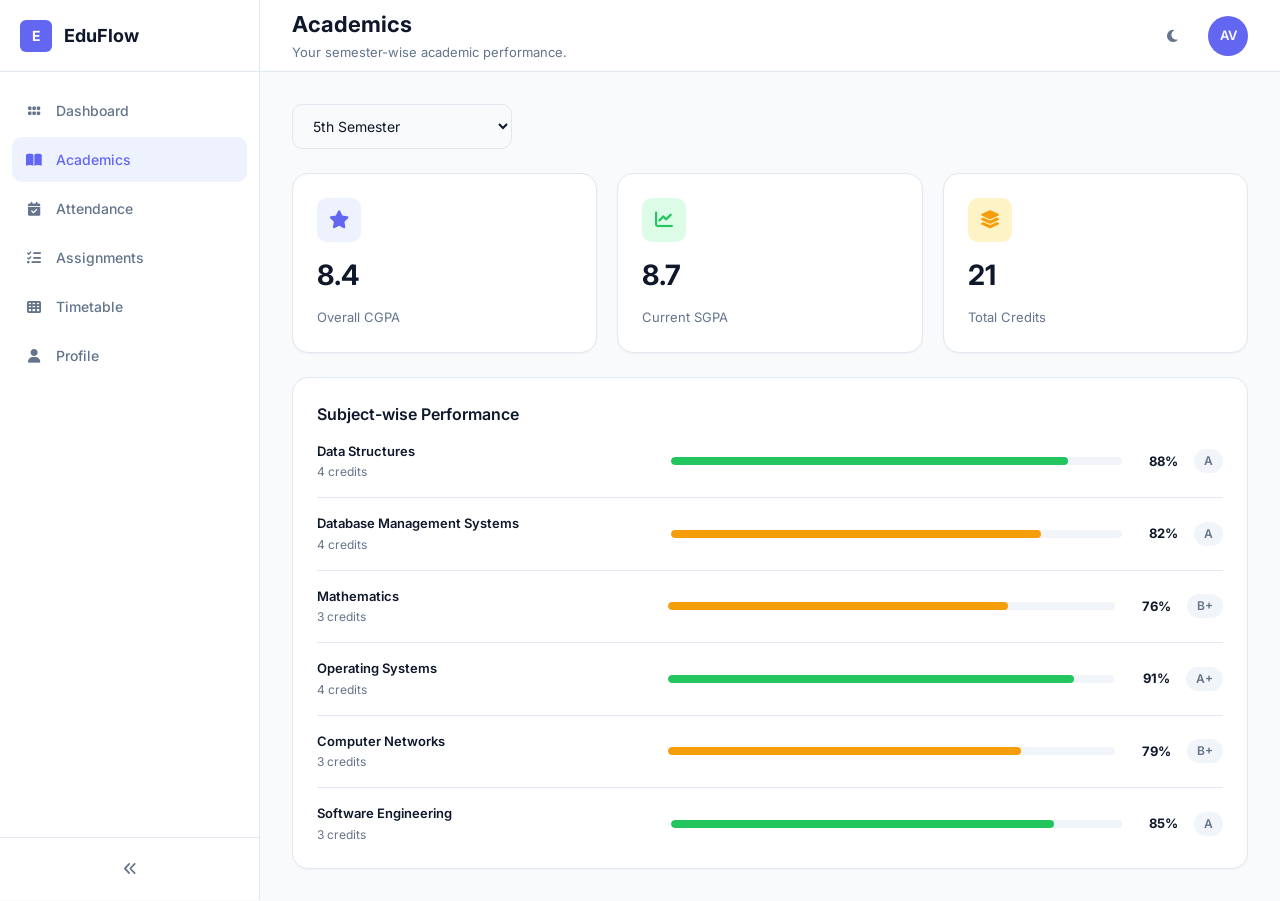
==== pages/academics.html @ 21b94538 "feat: add academics and attendance pages" ====
<!DOCTYPE html>
<html lang="en">
<head>
  <meta charset="UTF-8" />
  <meta name="viewport" content="width=device-width, initial-scale=1.0" />
  <title>Academics · EduFlow</title>

  <link rel="preconnect" href="https://fonts.googleapis.com" />
  <link href="https://fonts.googleapis.com/css2?family=Inter:wght@400;500;600;700&display=swap" rel="stylesheet" />
  <link rel="stylesheet" href="https://cdnjs.cloudflare.com/ajax/libs/font-awesome/6.5.1/css/all.min.css" />

  <!-- Note the ../ prefix: this file lives inside pages/, so every
       path must go UP one level first before it can find css/ -->
  <link rel="stylesheet" href="../css/reset.css" />
  <link rel="stylesheet" href="../css/variables.css" />
  <link rel="stylesheet" href="../css/layout.css" />
  <link rel="stylesheet" href="../css/components.css" />
  <link rel="stylesheet" href="../css/academics.css" />
</head>
<body>

  <div class="app-shell">

    <!-- ============ SIDEBAR ============ -->
    <aside class="sidebar">
      <div class="sidebar-brand">
        <div class="sidebar-brand-mark">E</div>
        <span class="sidebar-brand-name">EduFlow</span>
      </div>

      <nav class="sidebar-nav">
        <a href="../index.html" class="sidebar-link" data-page="index.html">
          <i class="fa-solid fa-grip"></i><span>Dashboard</span>
        </a>
        <a href="academics.html" class="sidebar-link" data-page="academics.html">
          <i class="fa-solid fa-book-open"></i><span>Academics</span>
        </a>
        <a href="attendance.html" class="sidebar-link" data-page="attendance.html">
          <i class="fa-solid fa-calendar-check"></i><span>Attendance</span>
        </a>
        <a href="assignments.html" class="sidebar-link" data-page="assignments.html">
          <i class="fa-solid fa-list-check"></i><span>Assignments</span>
        </a>
        <a href="timetable.html" class="sidebar-link" data-page="timetable.html">
          <i class="fa-solid fa-table-cells"></i><span>Timetable</span>
        </a>
        <a href="profile.html" class="sidebar-link" data-page="profile.html">
          <i class="fa-solid fa-user"></i><span>Profile</span>
        </a>
      </nav>

      <div class="sidebar-footer">
        <button class="sidebar-toggle" data-sidebar-toggle aria-label="Collapse sidebar">
          <i class="fa-solid fa-angles-left"></i>
        </button>
      </div>
    </aside>

    <div class="sidebar-overlay" data-mobile-overlay></div>

    <!-- ============ MAIN ============ -->
    <div>
      <header class="header">
        <div style="display:flex; align-items:center; gap: var(--space-4);">
          <button class="mobile-menu-btn icon-btn" data-mobile-menu aria-label="Open menu">
            <i class="fa-solid fa-bars"></i>
          </button>
          <div class="header-greeting">
            <h1>Academics</h1>
            <p>Your semester-wise academic performance.</p>
          </div>
        </div>

        <div class="header-actions">
          <button class="icon-btn" data-theme-toggle aria-label="Toggle theme">
            <i class="fa-solid fa-moon"></i>
          </button>
          <div class="avatar" title="Amay Verma">AV</div>
        </div>
      </header>

      <main class="main-content">

        <!-- Semester selector -->
        <div class="academics-toolbar">
          <select class="form-select" id="semester-select" style="max-width: 220px;">
            <option value="5" selected>5th Semester</option>
            <option value="4">4th Semester</option>
            <option value="3">3rd Semester</option>
          </select>
        </div>

        <!-- CGPA / SGPA summary -->
        <section class="grid grid-cols-3" style="margin-bottom: var(--space-6);">
          <div class="card stat-card">
            <div class="stat-card-icon" style="background: var(--primary-light); color: var(--primary);">
              <i class="fa-solid fa-star"></i>
            </div>
            <div class="stat-card-value">8.4</div>
            <div class="stat-card-label">Overall CGPA</div>
          </div>
          <div class="card stat-card">
            <div class="stat-card-icon" style="background: var(--success-light); color: var(--success);">
              <i class="fa-solid fa-chart-line"></i>
            </div>
            <div class="stat-card-value">8.7</div>
            <div class="stat-card-label">Current SGPA</div>
          </div>
          <div class="card stat-card">
            <div class="stat-card-icon" style="background: var(--warning-light); color: var(--warning);">
              <i class="fa-solid fa-layer-group"></i>
            </div>
            <div class="stat-card-value">21</div>
            <div class="stat-card-label">Total Credits</div>
          </div>
        </section>

        <!-- Subject performance table -->
        <section class="card">
          <div class="card-header">
            <span class="card-title">Subject-wise Performance</span>
          </div>
          <div id="subjects-table"></div>
        </section>

      </main>
    </div>
  </div>

  <!-- Paths go up one level (../) to reach js/, same reasoning as css/ above -->
  <script src="../js/storage.js"></script>
  <script src="../js/data.js"></script>
  <script src="../js/theme.js"></script>
  <script src="../js/navigation.js"></script>
  <script src="../js/academics.js"></script>
</body>
</html>
---- css/variables.css ----
/* ==========================================================================
   VARIABLES.CSS
   Purpose: Single source of truth for the design system.
   Why CSS variables (custom properties) instead of hardcoding hex codes
   everywhere? Because "change the primary color" should be a ONE-LINE
   edit, not a find-and-replace across 12 files. This is the same reason
   design tokens exist in every real design system (Material, Tailwind, etc).

   Theme switching mechanism: we set data-theme="dark" on the <html> tag
   via JS (see theme.js). The [data-theme="dark"] selector below overrides
   the :root values. Every component uses var(--something) — never a raw
   hex code — so the ENTIRE app re-themes instantly with zero JS re-render.
   ========================================================================== */

:root {
  /* ---- Brand ---- */
  --primary: #6366f1;        /* indigo — modern SaaS feel, not generic blue */
  --primary-dark: #4f46e5;
  --primary-light: #eef2ff;

  /* ---- Surfaces (light mode) ---- */
  --background: #f8fafc;
  --surface: #ffffff;
  --surface-hover: #f1f5f9;
  --border: #e2e8f0;

  /* ---- Text (light mode) ---- */
  --text-primary: #0f172a;
  --text-secondary: #64748b;
  --text-tertiary: #94a3b8;

  /* ---- Semantic status colors ---- */
  --success: #22c55e;
  --success-light: #dcfce7;
  --warning: #f59e0b;
  --warning-light: #fef3c7;
  --danger: #ef4444;
  --danger-light: #fee2e2;

  /* ---- Elevation (shadows) ---- */
  --shadow-sm: 0 1px 2px rgba(15, 23, 42, 0.04);
  --shadow-md: 0 4px 12px rgba(15, 23, 42, 0.08);
  --shadow-lg: 0 12px 24px rgba(15, 23, 42, 0.12);

  /* ---- Spacing scale (4px base unit — industry-standard rhythm) ---- */
  --space-1: 4px;
  --space-2: 8px;
  --space-3: 12px;
  --space-4: 16px;
  --space-5: 20px;
  --space-6: 24px;
  --space-8: 32px;
  --space-10: 40px;
  --space-12: 48px;
  --space-16: 64px;

  /* ---- Radius ---- */
  --radius-sm: 6px;
  --radius-md: 10px;
  --radius-lg: 16px;
  --radius-full: 9999px;

  /* ---- Typography ---- */
  --font-sans: 'Inter', -apple-system, BlinkMacSystemFont, 'Segoe UI', sans-serif;
  --text-xs: 12px;
  --text-sm: 13px;
  --text-base: 14px;
  --text-md: 16px;
  --text-lg: 18px;
  --text-xl: 22px;
  --text-2xl: 28px;
  --text-3xl: 36px;

  /* ---- Motion ---- */
  --transition-fast: 150ms ease;
  --transition-base: 250ms ease;
  --transition-slow: 400ms cubic-bezier(0.4, 0, 0.2, 1);

  /* ---- Layout ---- */
  --sidebar-width: 260px;
  --sidebar-width-collapsed: 76px;
  --header-height: 72px;
}

/* ---- DARK MODE OVERRIDES ---- */
/* Only the values that actually change need to be redeclared.
   Everything else (spacing, radius, font sizes) stays identical —
   dark mode is a color-scheme change, not a layout change. */
[data-theme='dark'] {
  --background: #0f172a;
  --surface: #1e293b;
  --surface-hover: #273549;
  --border: #334155;

  --text-primary: #f1f5f9;
  --text-secondary: #94a3b8;
  --text-tertiary: #64748b;

  --primary-light: #312e81;

  --shadow-sm: 0 1px 2px rgba(0, 0, 0, 0.2);
  --shadow-md: 0 4px 12px rgba(0, 0, 0, 0.3);
  --shadow-lg: 0 12px 24px rgba(0, 0, 0, 0.4);
}

body {
  font-family: var(--font-sans);
  background: var(--background);
  color: var(--text-primary);
  font-size: var(--text-base);
  transition: background var(--transition-base), color var(--transition-base);
}
---- css/layout.css ----
/* ==========================================================================
   LAYOUT.CSS
   Purpose: The app "shell" — sidebar + header + main content area.
   This is shared structure that every page (dashboard, academics,
   attendance, etc.) reuses. Page-specific content styling lives in
   each page's own CSS file (dashboard.css, academics.css...).

   Layout technique: CSS Grid for the outer app-shell (sidebar | main),
   Flexbox for the header's internal alignment. Grid handles 2D layout
   (rows AND columns) well; Flexbox is simpler for 1D alignment — using
   the right tool for each job instead of forcing one everywhere.
   ========================================================================== */

.app-shell {
  display: grid;
  grid-template-columns: var(--sidebar-width) 1fr;
  min-height: 100vh;
  transition: grid-template-columns var(--transition-base);
}

.app-shell.sidebar-collapsed {
  grid-template-columns: var(--sidebar-width-collapsed) 1fr;
}

/* ---- SIDEBAR ---- */
.sidebar {
  background: var(--surface);
  border-right: 1px solid var(--border);
  display: flex;
  flex-direction: column;
  height: 100vh;
  position: sticky;
  top: 0;
  overflow: hidden;
}

.sidebar-brand {
  display: flex;
  align-items: center;
  gap: var(--space-3);
  padding: var(--space-5) var(--space-5);
  border-bottom: 1px solid var(--border);
  height: var(--header-height);
}

.sidebar-brand-mark {
  width: 32px;
  height: 32px;
  border-radius: var(--radius-sm);
  background: var(--primary);
  color: white;
  display: flex;
  align-items: center;
  justify-content: center;
  font-weight: 700;
  flex-shrink: 0;
}

.sidebar-brand-name {
  font-weight: 700;
  font-size: var(--text-lg);
  white-space: nowrap;
}

.sidebar-nav {
  flex: 1;
  padding: var(--space-4) var(--space-3);
  display: flex;
  flex-direction: column;
  gap: var(--space-1);
  overflow-y: auto;
}

.sidebar-link {
  display: flex;
  align-items: center;
  gap: var(--space-3);
  padding: var(--space-3) var(--space-3);
  border-radius: var(--radius-md);
  color: var(--text-secondary);
  font-size: var(--text-base);
  font-weight: 500;
  transition: background var(--transition-fast), color var(--transition-fast);
  white-space: nowrap;
}

.sidebar-link:hover {
  background: var(--surface-hover);
  color: var(--text-primary);
}

.sidebar-link.active {
  background: var(--primary-light);
  color: var(--primary);
}

.sidebar-link i {
  width: 20px;
  flex-shrink: 0;
  text-align: center;
}

.sidebar-footer {
  padding: var(--space-4) var(--space-3);
  border-top: 1px solid var(--border);
}

.sidebar-toggle {
  width: 100%;
  padding: var(--space-2);
  display: flex;
  align-items: center;
  justify-content: center;
  color: var(--text-secondary);
  border-radius: var(--radius-md);
  transition: background var(--transition-fast);
}

.sidebar-toggle:hover {
  background: var(--surface-hover);
}

/* ---- HEADER ---- */
.header {
  height: var(--header-height);
  display: flex;
  align-items: center;
  justify-content: space-between;
  padding: 0 var(--space-8);
  border-bottom: 1px solid var(--border);
  background: var(--surface);
  position: sticky;
  top: 0;
  z-index: 10;
}

.header-greeting h1 {
  font-size: var(--text-xl);
  font-weight: 700;
}

.header-greeting p {
  color: var(--text-secondary);
  font-size: var(--text-sm);
  margin-top: 2px;
}

.header-actions {
  display: flex;
  align-items: center;
  gap: var(--space-4);
}

.icon-btn {
  width: 40px;
  height: 40px;
  border-radius: var(--radius-md);
  display: flex;
  align-items: center;
  justify-content: center;
  color: var(--text-secondary);
  position: relative;
  transition: background var(--transition-fast), color var(--transition-fast);
}

.icon-btn:hover {
  background: var(--surface-hover);
  color: var(--text-primary);
}

.icon-btn .dot {
  position: absolute;
  top: 8px;
  right: 8px;
  width: 8px;
  height: 8px;
  border-radius: 50%;
  background: var(--danger);
  border: 2px solid var(--surface);
}

.avatar {
  width: 40px;
  height: 40px;
  border-radius: 50%;
  background: var(--primary);
  color: white;
  display: flex;
  align-items: center;
  justify-content: center;
  font-weight: 600;
  font-size: var(--text-sm);
  cursor: pointer;
}

/* ---- MAIN CONTENT ---- */
.main-content {
  padding: var(--space-8);
  max-width: 1400px;
  width: 100%;
}

/* ---- MOBILE DRAWER STATE ---- */
.sidebar-overlay {
  display: none;
  position: fixed;
  inset: 0;
  background: rgba(15, 23, 42, 0.5);
  z-index: 40;
}

.mobile-menu-btn {
  display: none;
}
---- css/components.css ----
/* ==========================================================================
   COMPONENTS.CSS
   Purpose: Reusable UI building blocks used across MULTIPLE pages.
   Rule of thumb for what belongs here vs a page-specific file:
   "Would this exact class be reused on another page?" If yes -> here.
   If it's specific to one page's layout -> that page's own CSS file.
   ========================================================================== */

/* ---- CARD ---- */
.card {
  background: var(--surface);
  border: 1px solid var(--border);
  border-radius: var(--radius-lg);
  padding: var(--space-6);
  box-shadow: var(--shadow-sm);
  transition: box-shadow var(--transition-base), transform var(--transition-base);
}

.card:hover {
  box-shadow: var(--shadow-md);
  transform: translateY(-2px);
}

.card-header {
  display: flex;
  align-items: center;
  justify-content: space-between;
  margin-bottom: var(--space-4);
}

.card-title {
  font-size: var(--text-md);
  font-weight: 600;
}

/* ---- STAT CARD (dashboard summary cards) ---- */
.stat-card {
  display: flex;
  flex-direction: column;
  gap: var(--space-3);
}

.stat-card-icon {
  width: 44px;
  height: 44px;
  border-radius: var(--radius-md);
  display: flex;
  align-items: center;
  justify-content: center;
  font-size: var(--text-lg);
}

.stat-card-value {
  font-size: var(--text-2xl);
  font-weight: 700;
  /* used by dashboard.js for the animated count-up effect */
}

.stat-card-label {
  color: var(--text-secondary);
  font-size: var(--text-sm);
}

.stat-card-trend {
  font-size: var(--text-xs);
  font-weight: 600;
  display: inline-flex;
  align-items: center;
  gap: 4px;
  width: fit-content;
  padding: 2px 8px;
  border-radius: var(--radius-full);
}

.trend-up {
  color: var(--success);
  background: var(--success-light);
}

.trend-down {
  color: var(--danger);
  background: var(--danger-light);
}

/* ---- BUTTONS ---- */
.btn {
  display: inline-flex;
  align-items: center;
  justify-content: center;
  gap: var(--space-2);
  padding: var(--space-3) var(--space-5);
  border-radius: var(--radius-md);
  font-size: var(--text-base);
  font-weight: 600;
  transition: background var(--transition-fast), transform var(--transition-fast), box-shadow var(--transition-fast);
}

.btn:active {
  transform: scale(0.97);
}

.btn-primary {
  background: var(--primary);
  color: white;
}

.btn-primary:hover {
  background: var(--primary-dark);
  box-shadow: var(--shadow-md);
}

.btn-secondary {
  background: var(--surface);
  color: var(--text-primary);
  border: 1px solid var(--border);
}

.btn-secondary:hover {
  background: var(--surface-hover);
}

.btn-danger {
  background: var(--danger-light);
  color: var(--danger);
}

.btn-danger:hover {
  background: var(--danger);
  color: white;
}

.btn-sm {
  padding: var(--space-2) var(--space-3);
  font-size: var(--text-sm);
}

/* ---- BADGE ---- */
.badge {
  display: inline-flex;
  align-items: center;
  padding: 3px 10px;
  border-radius: var(--radius-full);
  font-size: var(--text-xs);
  font-weight: 600;
}

.badge-success { background: var(--success-light); color: var(--success); }
.badge-warning { background: var(--warning-light); color: var(--warning); }
.badge-danger  { background: var(--danger-light);  color: var(--danger); }
.badge-neutral { background: var(--surface-hover); color: var(--text-secondary); }

/* ---- PROGRESS BAR ---- */
.progress-track {
  width: 100%;
  height: 8px;
  border-radius: var(--radius-full);
  background: var(--surface-hover);
  overflow: hidden;
}

.progress-fill {
  height: 100%;
  border-radius: var(--radius-full);
  background: var(--primary);
  width: 0%; /* JS sets this on load -> triggers the fill animation via transition */
  transition: width 1000ms cubic-bezier(0.4, 0, 0.2, 1);
}

.progress-fill.success { background: var(--success); }
.progress-fill.warning { background: var(--warning); }
.progress-fill.danger  { background: var(--danger); }

/* ---- MODAL ---- */
.modal-overlay {
  position: fixed;
  inset: 0;
  background: rgba(15, 23, 42, 0.55);
  display: flex;
  align-items: center;
  justify-content: center;
  z-index: 100;
  opacity: 0;
  pointer-events: none;
  transition: opacity var(--transition-base);
}

.modal-overlay.open {
  opacity: 1;
  pointer-events: auto;
}

.modal {
  background: var(--surface);
  border-radius: var(--radius-lg);
  padding: var(--space-8);
  width: 100%;
  max-width: 480px;
  box-shadow: var(--shadow-lg);
  transform: translateY(20px) scale(0.98);
  opacity: 0;
  transition: transform var(--transition-slow), opacity var(--transition-slow);
  max-height: 90vh;
  overflow-y: auto;
}

.modal-overlay.open .modal {
  transform: translateY(0) scale(1);
  opacity: 1;
}

.modal-header {
  display: flex;
  align-items: center;
  justify-content: space-between;
  margin-bottom: var(--space-6);
}

.modal-title {
  font-size: var(--text-lg);
  font-weight: 700;
}

.modal-close {
  width: 32px;
  height: 32px;
  border-radius: var(--radius-md);
  display: flex;
  align-items: center;
  justify-content: center;
  color: var(--text-secondary);
}

.modal-close:hover {
  background: var(--surface-hover);
}

/* ---- FORM ELEMENTS ---- */
.form-group {
  margin-bottom: var(--space-4);
}

.form-label {
  display: block;
  font-size: var(--text-sm);
  font-weight: 600;
  margin-bottom: var(--space-2);
  color: var(--text-secondary);
}

.form-input,
.form-select,
.form-textarea {
  width: 100%;
  padding: var(--space-3) var(--space-4);
  border: 1px solid var(--border);
  border-radius: var(--radius-md);
  background: var(--background);
  font-size: var(--text-base);
  transition: border-color var(--transition-fast);
}

.form-input:focus,
.form-select:focus,
.form-textarea:focus {
  outline: none;
  border-color: var(--primary);
}

/* ---- TOAST NOTIFICATIONS ---- */
.toast-container {
  position: fixed;
  bottom: var(--space-6);
  right: var(--space-6);
  display: flex;
  flex-direction: column;
  gap: var(--space-3);
  z-index: 200;
}

.toast {
  display: flex;
  align-items: center;
  gap: var(--space-3);
  padding: var(--space-4) var(--space-5);
  background: var(--surface);
  border: 1px solid var(--border);
  border-left: 4px solid var(--success);
  border-radius: var(--radius-md);
  box-shadow: var(--shadow-lg);
  min-width: 280px;
  animation: toast-in var(--transition-slow);
}

.toast.error { border-left-color: var(--danger); }
.toast.warning { border-left-color: var(--warning); }

.toast.leaving {
  animation: toast-out var(--transition-base) forwards;
}

@keyframes toast-in {
  from { transform: translateX(120%); opacity: 0; }
  to { transform: translateX(0); opacity: 1; }
}

@keyframes toast-out {
  from { transform: translateX(0); opacity: 1; }
  to { transform: translateX(120%); opacity: 0; }
}

/* ---- EMPTY STATE ---- */
.empty-state {
  display: flex;
  flex-direction: column;
  align-items: center;
  justify-content: center;
  padding: var(--space-16) var(--space-6);
  text-align: center;
  color: var(--text-secondary);
}

.empty-state-icon {
  font-size: 40px;
  margin-bottom: var(--space-4);
  opacity: 0.4;
}

/* ---- SKELETON LOADING ---- */
.skeleton {
  background: linear-gradient(90deg, var(--surface-hover) 25%, var(--border) 50%, var(--surface-hover) 75%);
  background-size: 200% 100%;
  animation: skeleton-shimmer 1.5s infinite;
  border-radius: var(--radius-md);
}

@keyframes skeleton-shimmer {
  0% { background-position: 200% 0; }
  100% { background-position: -200% 0; }
}

/* ---- GRID UTILITIES ---- */
.grid {
  display: grid;
  gap: var(--space-5);
}

.grid-cols-2 { grid-template-columns: repeat(2, 1fr); }
.grid-cols-3 { grid-template-columns: repeat(3, 1fr); }
.grid-cols-4 { grid-template-columns: repeat(4, 1fr); }

/* ---- ENTRANCE ANIMATION ---- */
@keyframes fade-slide-up {
  from { opacity: 0; transform: translateY(12px); }
  to { opacity: 1; transform: translateY(0); }
}

.animate-in {
  animation: fade-slide-up var(--transition-slow) both;
}
---- css/academics.css ----
/* ==========================================================================
   ACADEMICS.CSS — page-specific styles for pages/academics.html only.
   ========================================================================== */

.academics-toolbar {
  margin-bottom: var(--space-6);
}

.subject-row {
  display: grid;
  grid-template-columns: 1.5fr 2fr auto auto;
  align-items: center;
  gap: var(--space-4);
  padding: var(--space-4) 0;
  border-bottom: 1px solid var(--border);
}

.subject-row:last-child {
  border-bottom: none;
  padding-bottom: 0;
}

.subject-row:first-child {
  padding-top: 0;
}

.subject-row-info {
  display: flex;
  flex-direction: column;
  gap: 2px;
}

.subject-row-name {
  font-weight: 600;
  font-size: var(--text-sm);
}

.subject-row-credits {
  font-size: var(--text-xs);
  color: var(--text-secondary);
}

.subject-row-score {
  font-weight: 700;
  font-size: var(--text-sm);
  min-width: 40px;
  text-align: right;
}

@media (max-width: 768px) {
  .subject-row {
    grid-template-columns: 1fr;
    gap: var(--space-2);
  }

  .subject-row-score {
    text-align: left;
  }
}
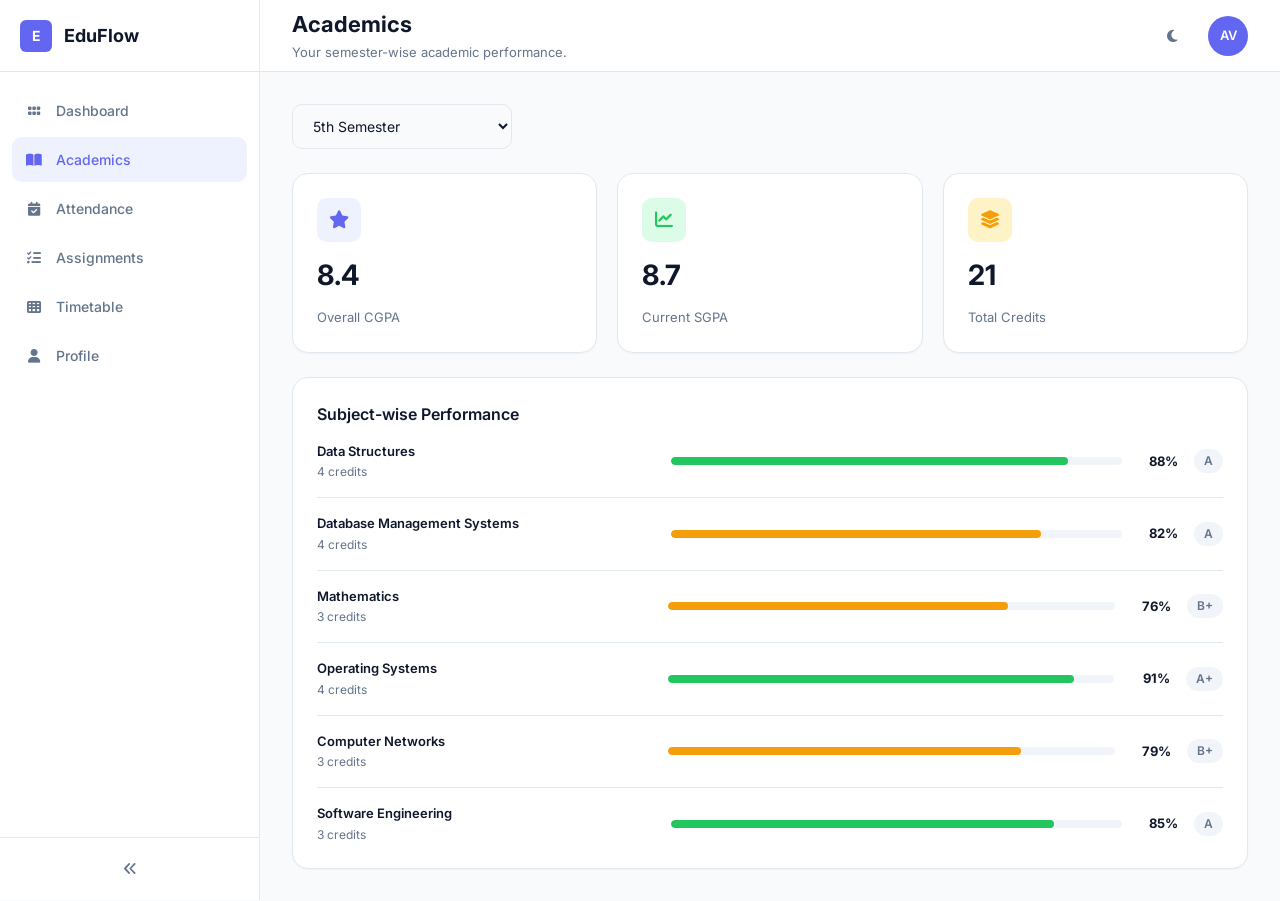
==== commit 7d2a6366: "feat: add dark mode and UI interactions" ====
--- a/pages/academics.html
+++ b/pages/academics.html
@@ -15,6 +15,7 @@
   <link rel="stylesheet" href="../css/variables.css" />
   <link rel="stylesheet" href="../css/layout.css" />
   <link rel="stylesheet" href="../css/components.css" />
+  <link rel="stylesheet" href="../css/interactions.css" />
   <link rel="stylesheet" href="../css/academics.css" />
 </head>
 <body>
@@ -91,7 +92,7 @@
         </div>
 
         <!-- CGPA / SGPA summary -->
-        <section class="grid grid-cols-3" style="margin-bottom: var(--space-6);">
+        <section class="grid grid-cols-3 stagger-grid" style="margin-bottom: var(--space-6);">
           <div class="card stat-card">
             <div class="stat-card-icon" style="background: var(--primary-light); color: var(--primary);">
               <i class="fa-solid fa-star"></i>
--- a/css/interactions.css
+++ b/css/interactions.css
@@ -0,0 +1,68 @@
+/* ==========================================================================
+   INTERACTIONS.CSS
+   Purpose: Micro-interaction polish shared across ALL pages. Kept separate
+   from components.css because this file is purely about MOTION/FEEDBACK,
+   not structural styling — a good example of splitting a file by concern
+   even when it could technically live inside an existing file.
+   ========================================================================== */
+
+/* ---- Theme toggle: icon rotates on click for tactile feedback ---- */
+[data-theme-toggle] i {
+  transition: transform var(--transition-slow);
+}
+
+[data-theme-toggle]:active i {
+  transform: rotate(180deg);
+}
+
+/* ---- Sidebar links: subtle press feedback ---- */
+.sidebar-link:active {
+  transform: scale(0.98);
+}
+
+/* ---- Form inputs: focus ring for accessibility + polish ---- */
+.form-input:focus,
+.form-select:focus,
+.form-textarea:focus {
+  box-shadow: 0 0 0 3px var(--primary-light);
+}
+
+/* ---- Staggered entrance: applies animate-in with an automatic delay
+   based on position, so a grid of cards cascades in rather than
+   popping in all at once. Add class "stagger-grid" to any container
+   whose direct children should cascade. ---- */
+.stagger-grid > * {
+  opacity: 0;
+  animation: fade-slide-up var(--transition-slow) both;
+}
+
+.stagger-grid > *:nth-child(1) { animation-delay: 0ms; }
+.stagger-grid > *:nth-child(2) { animation-delay: 60ms; }
+.stagger-grid > *:nth-child(3) { animation-delay: 120ms; }
+.stagger-grid > *:nth-child(4) { animation-delay: 180ms; }
+.stagger-grid > *:nth-child(5) { animation-delay: 240ms; }
+.stagger-grid > *:nth-child(6) { animation-delay: 300ms; }
+
+/* ---- Assignment card: gentle scale on delete for a "removed" feel ---- */
+.assignment-card {
+  animation: fade-slide-up var(--transition-slow) both;
+}
+
+/* ---- Avatar: subtle ring on hover, signals it's interactive ---- */
+.avatar {
+  transition: box-shadow var(--transition-fast);
+}
+
+.avatar:hover {
+  box-shadow: 0 0 0 3px var(--primary-light);
+}
+
+/* ---- Badge: tiny pop-in when status changes (e.g. attendance warning) ---- */
+@keyframes badge-pop {
+  0% { transform: scale(0.85); opacity: 0; }
+  100% { transform: scale(1); opacity: 1; }
+}
+
+.badge {
+  animation: badge-pop 300ms ease;
+}
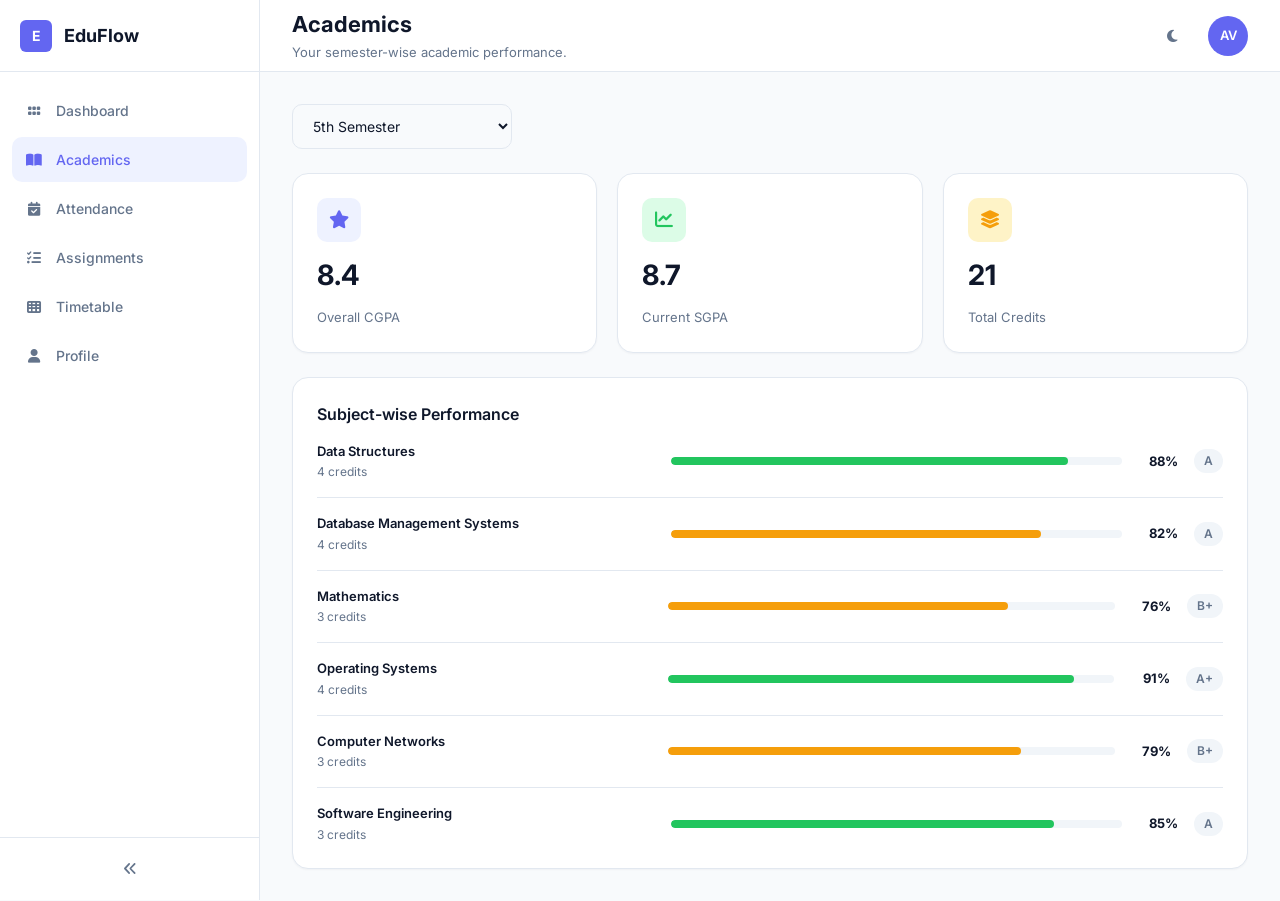
==== commit 4adeede2: "style: polish responsive design and animations" ====
--- a/pages/academics.html
+++ b/pages/academics.html
@@ -17,6 +17,7 @@
   <link rel="stylesheet" href="../css/components.css" />
   <link rel="stylesheet" href="../css/interactions.css" />
   <link rel="stylesheet" href="../css/academics.css" />
+  <link rel="stylesheet" href="../css/responsive.css" />
 </head>
 <body>
 
--- a/css/responsive.css
+++ b/css/responsive.css
@@ -0,0 +1,130 @@
+/* ==========================================================================
+   RESPONSIVE.CSS
+   Purpose: Breakpoint overrides. This file is loaded LAST in every HTML
+   file's <head> so its rules win over layout.css/components.css when
+   viewport width matches (CSS cascade: later rules of equal specificity
+   override earlier ones).
+
+   Approach: "redesign, don't just shrink" — per the project brief, the
+   sidebar doesn't just get narrower on mobile, it becomes an off-canvas
+   drawer. The timetable/attendance grids don't just wrap, they restructure
+   into stacked cards. This is what separates a genuinely responsive site
+   from one that just has a media query slapped on top.
+   ========================================================================== */
+
+/* ---- 1200px: tighten grid columns slightly ---- */
+@media (max-width: 1200px) {
+  .grid-cols-4 { grid-template-columns: repeat(2, 1fr); }
+}
+
+/* ---- 992px: sidebar auto-collapses to icon rail ---- */
+@media (max-width: 992px) {
+  .app-shell {
+    grid-template-columns: var(--sidebar-width-collapsed) 1fr;
+  }
+
+  .sidebar-brand-name,
+  .sidebar-link span {
+    display: none;
+  }
+
+  .grid-cols-3 { grid-template-columns: repeat(2, 1fr); }
+}
+
+/* ---- 768px: sidebar becomes an off-canvas mobile drawer ---- */
+@media (max-width: 768px) {
+  .app-shell {
+    grid-template-columns: 1fr;
+  }
+
+  .sidebar {
+    position: fixed;
+    left: 0;
+    top: 0;
+    width: 280px;
+    transform: translateX(-100%);
+    transition: transform var(--transition-base);
+    z-index: 50;
+  }
+
+  .sidebar.mobile-open {
+    transform: translateX(0);
+  }
+
+  .sidebar-brand-name,
+  .sidebar-link span {
+    display: inline; /* full labels return inside the drawer, plenty of width there */
+  }
+
+  .sidebar-overlay.active {
+    display: block;
+  }
+
+  .mobile-menu-btn {
+    display: flex;
+  }
+
+  .header {
+    padding: 0 var(--space-4);
+  }
+
+  .header-greeting h1 {
+    font-size: var(--text-lg);
+  }
+
+  .main-content {
+    padding: var(--space-4);
+  }
+
+  .grid-cols-2,
+  .grid-cols-3,
+  .grid-cols-4 {
+    grid-template-columns: 1fr;
+  }
+
+  .modal {
+    max-width: 92vw;
+    padding: var(--space-5);
+  }
+
+  /* assignments grid: the desktop auto-fill/minmax pattern can still
+     squeeze in 2 narrow columns around 480-768px, which looks cramped —
+     force a single column below the drawer breakpoint instead */
+  .assignments-grid {
+    grid-template-columns: 1fr;
+  }
+
+  /* timetable: table -> stacked cards (handled structurally in timetable.js,
+     this just ensures the card wrapper styles apply) */
+  .timetable-table {
+    display: none;
+  }
+
+  .timetable-cards {
+    display: flex;
+    flex-direction: column;
+    gap: var(--space-3);
+  }
+}
+
+/* ---- 576px: final tightening for small phones ---- */
+@media (max-width: 576px) {
+  .header-actions {
+    gap: var(--space-2);
+  }
+
+  .card {
+    padding: var(--space-4);
+  }
+
+  .stat-card-value {
+    font-size: var(--text-xl);
+  }
+}
+
+/* ---- Desktop default: hide mobile-only structures ---- */
+@media (min-width: 769px) {
+  .timetable-cards {
+    display: none;
+  }
+}
